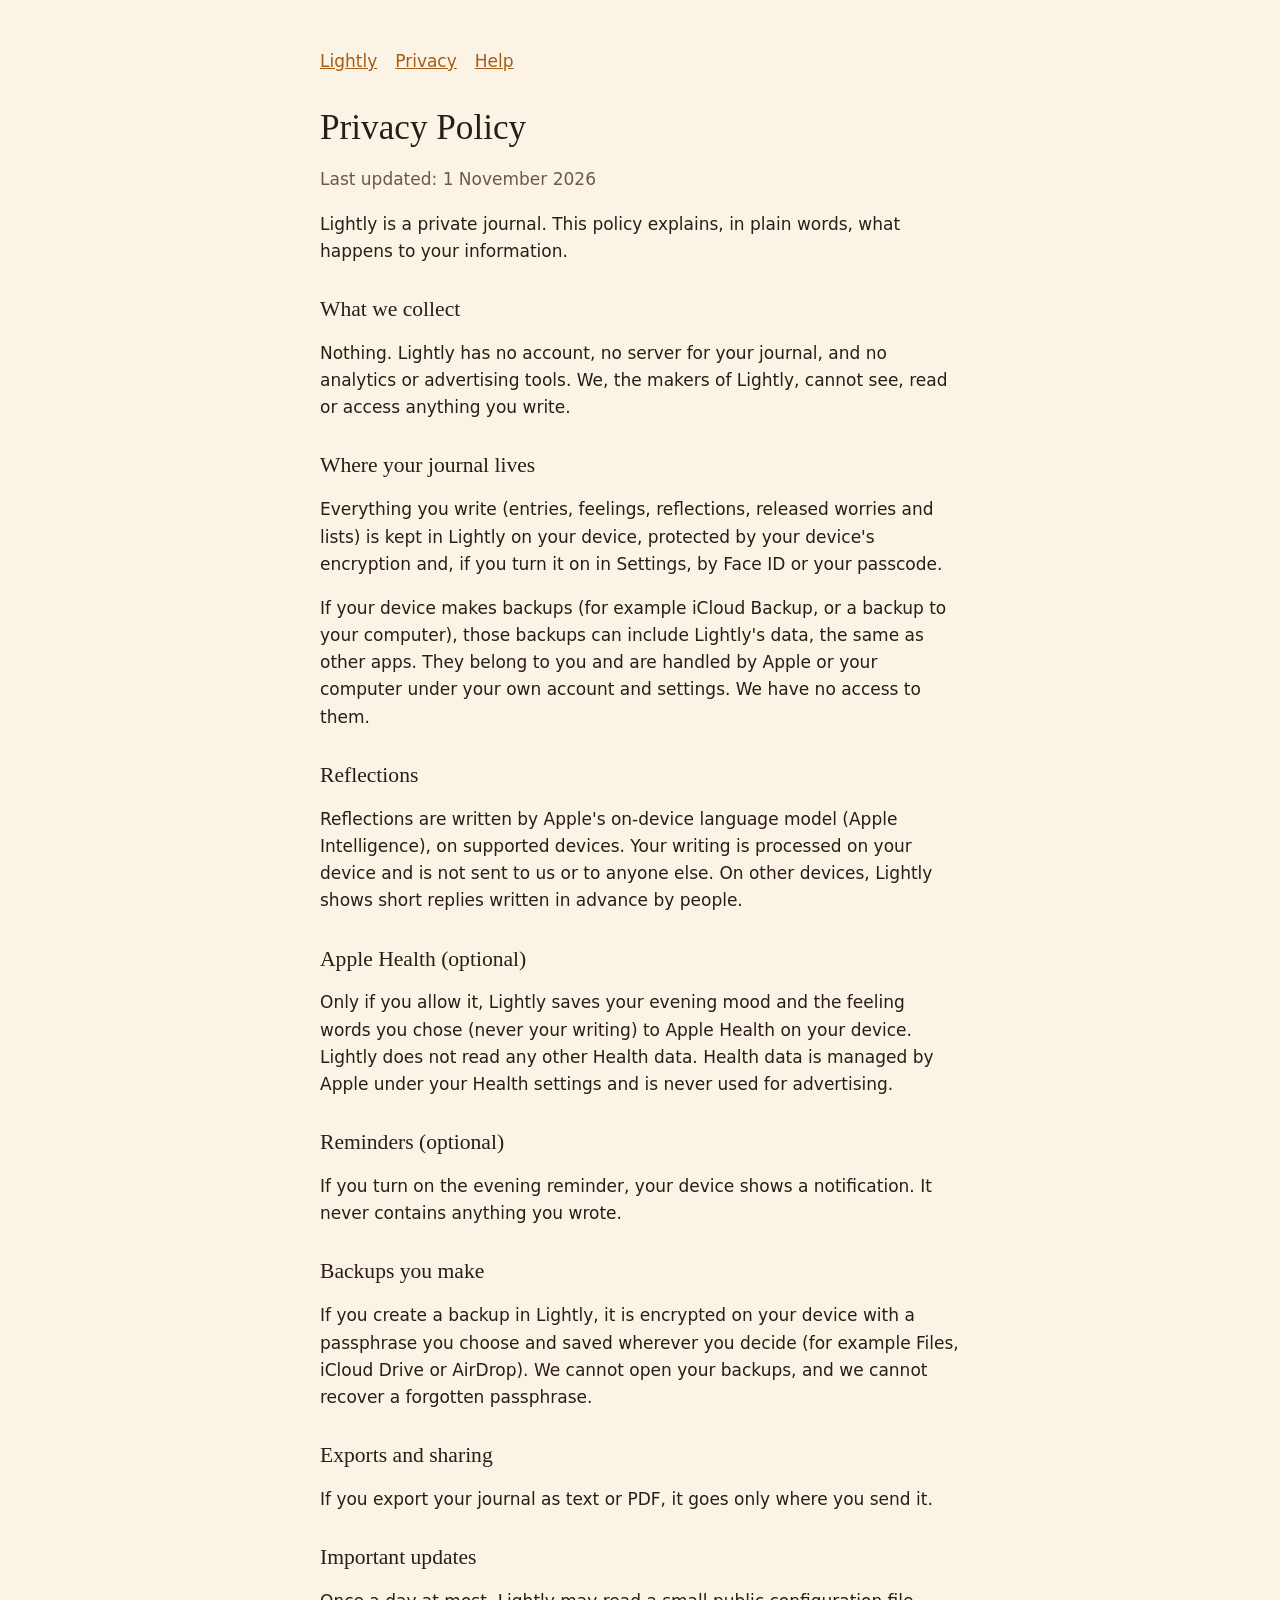
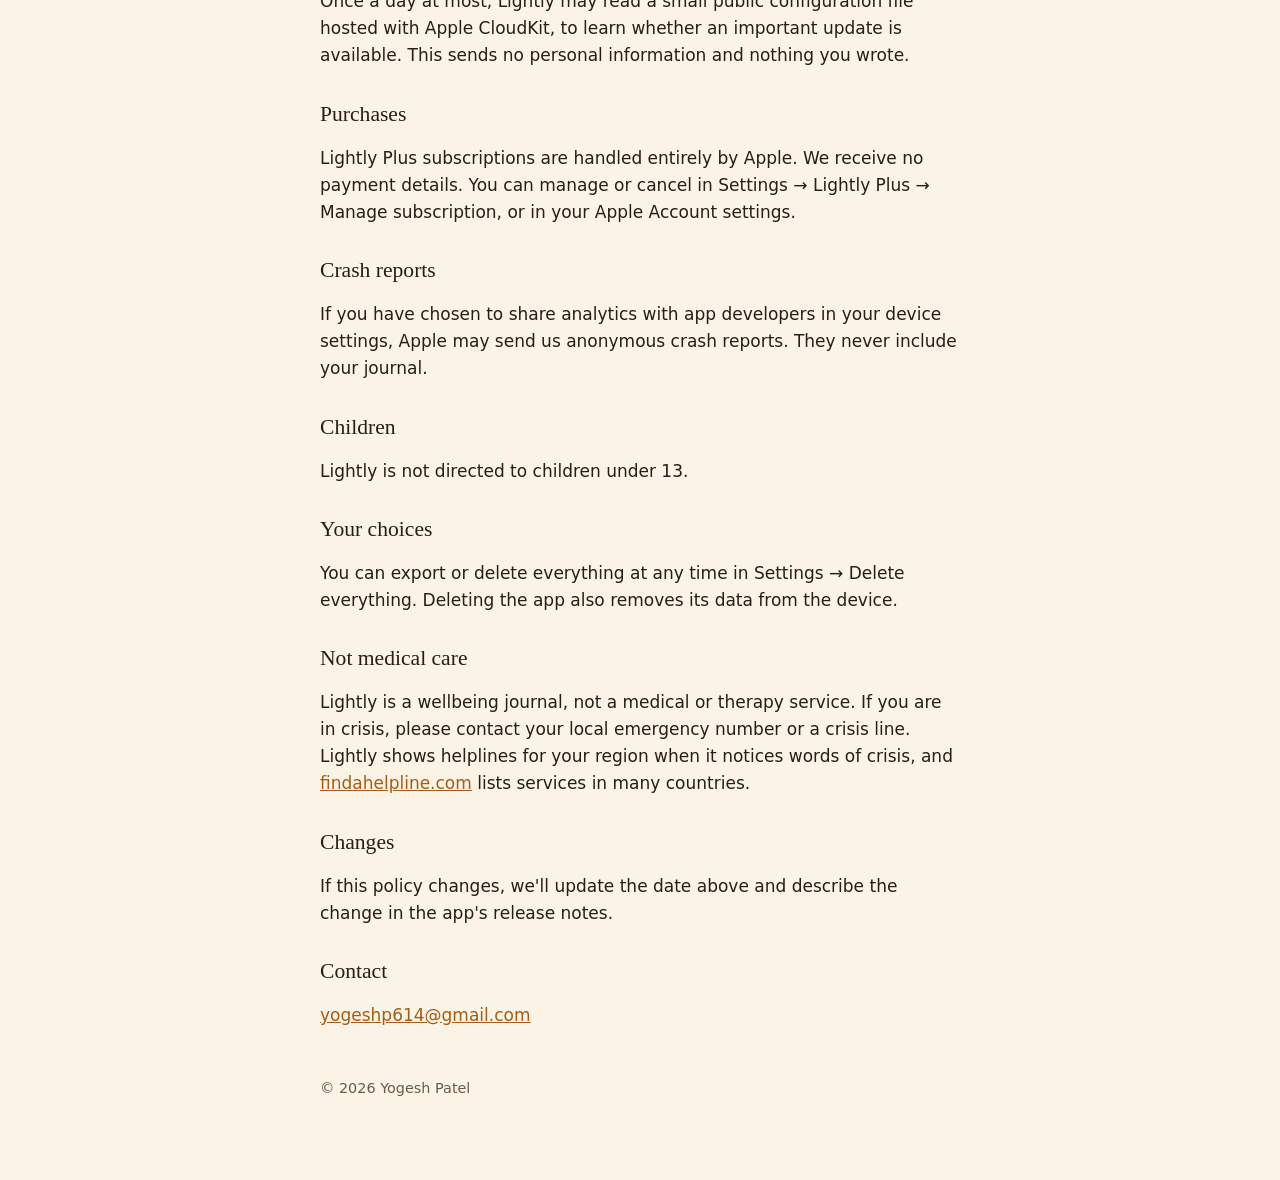
==== privacy.html @ 4f5cff63 "Lightly privacy policy, help and home pages" ====
<!doctype html>
<html lang="en">
<head><meta charset="utf-8"><meta name="viewport" content="width=device-width, initial-scale=1"><title>Lightly Privacy Policy</title><link rel="stylesheet" href="style.css"></head>
<body><main>
<nav><a href="index.html">Lightly</a><a href="privacy.html">Privacy</a><a href="support.html">Help</a></nav>
<h1>Privacy Policy</h1>
<p class="soft">Last updated: 1 November 2026</p>

<p>Lightly is a private journal. This policy explains, in plain words, what happens to your information.</p>

<h2>What we collect</h2>
<p>Nothing. Lightly has no account, no server for your journal, and no analytics or advertising tools. We, the makers of Lightly, cannot see, read or access anything you write.</p>

<h2>Where your journal lives</h2>
<p>Everything you write (entries, feelings, reflections, released worries and lists) is kept in Lightly on your device, protected by your device's encryption and, if you turn it on in Settings, by Face ID or your passcode.</p>
<p>If your device makes backups (for example iCloud Backup, or a backup to your computer), those backups can include Lightly's data, the same as other apps. They belong to you and are handled by Apple or your computer under your own account and settings. We have no access to them.</p>

<h2>Reflections</h2>
<p>Reflections are written by Apple's on-device language model (Apple Intelligence), on supported devices. Your writing is processed on your device and is not sent to us or to anyone else. On other devices, Lightly shows short replies written in advance by people.</p>

<h2>Apple Health (optional)</h2>
<p>Only if you allow it, Lightly saves your evening mood and the feeling words you chose (never your writing) to Apple Health on your device. Lightly does not read any other Health data. Health data is managed by Apple under your Health settings and is never used for advertising.</p>

<h2>Reminders (optional)</h2>
<p>If you turn on the evening reminder, your device shows a notification. It never contains anything you wrote.</p>

<h2>Backups you make</h2>
<p>If you create a backup in Lightly, it is encrypted on your device with a passphrase you choose and saved wherever you decide (for example Files, iCloud Drive or AirDrop). We cannot open your backups, and we cannot recover a forgotten passphrase.</p>

<h2>Exports and sharing</h2>
<p>If you export your journal as text or PDF, it goes only where you send it.</p>

<h2>Important updates</h2>
<p>Once a day at most, Lightly may read a small public configuration file hosted with Apple CloudKit, to learn whether an important update is available. This sends no personal information and nothing you wrote.</p>

<h2>Purchases</h2>
<p>Lightly Plus subscriptions are handled entirely by Apple. We receive no payment details. You can manage or cancel in Settings → Lightly Plus → Manage subscription, or in your Apple Account settings.</p>

<h2>Crash reports</h2>
<p>If you have chosen to share analytics with app developers in your device settings, Apple may send us anonymous crash reports. They never include your journal.</p>

<h2>Children</h2>
<p>Lightly is not directed to children under 13.</p>

<h2>Your choices</h2>
<p>You can export or delete everything at any time in Settings → Delete everything. Deleting the app also removes its data from the device.</p>

<h2>Not medical care</h2>
<p>Lightly is a wellbeing journal, not a medical or therapy service. If you are in crisis, please contact your local emergency number or a crisis line. Lightly shows helplines for your region when it notices words of crisis, and <a href="https://findahelpline.com">findahelpline.com</a> lists services in many countries.</p>

<h2>Changes</h2>
<p>If this policy changes, we'll update the date above and describe the change in the app's release notes.</p>

<h2>Contact</h2>
<p><a href="mailto:yogeshp614@gmail.com">yogeshp614@gmail.com</a></p>
<footer>© 2026 Yogesh Patel</footer>
</main></body></html>
---- style.css ----
:root { --paper: #fbf3e6; --ink: #2a1d14; --soft: #6b5a4b; --flame: #a65c12; --card: #f3e7d4; }
@media (prefers-color-scheme: dark) { :root { --paper: #14110f; --ink: #fbf3e6; --soft: #cbb8a2; --flame: #f6b54a; --card: #221a14; } }
* { box-sizing: border-box; }
body { margin: 0; background: var(--paper); color: var(--ink); font: 17px/1.6 -apple-system, BlinkMacSystemFont, "SF Pro Text", system-ui, sans-serif; }
main { max-width: 680px; margin: 0 auto; padding: 48px 20px 80px; }
h1, h2 { font-family: "New York", ui-serif, Georgia, serif; font-weight: 400; line-height: 1.2; }
h1 { font-size: 2.2rem; margin: 0 0 4px; }
h2 { font-size: 1.35rem; margin: 2rem 0 0.4rem; }
p, li { color: var(--ink); }
.soft { color: var(--soft); }
a { color: var(--flame); }
nav { display: flex; gap: 18px; margin-bottom: 32px; }
.card { background: var(--card); border-radius: 16px; padding: 16px 18px; margin: 16px 0; }
footer { margin-top: 48px; font-size: 0.9rem; color: var(--soft); }
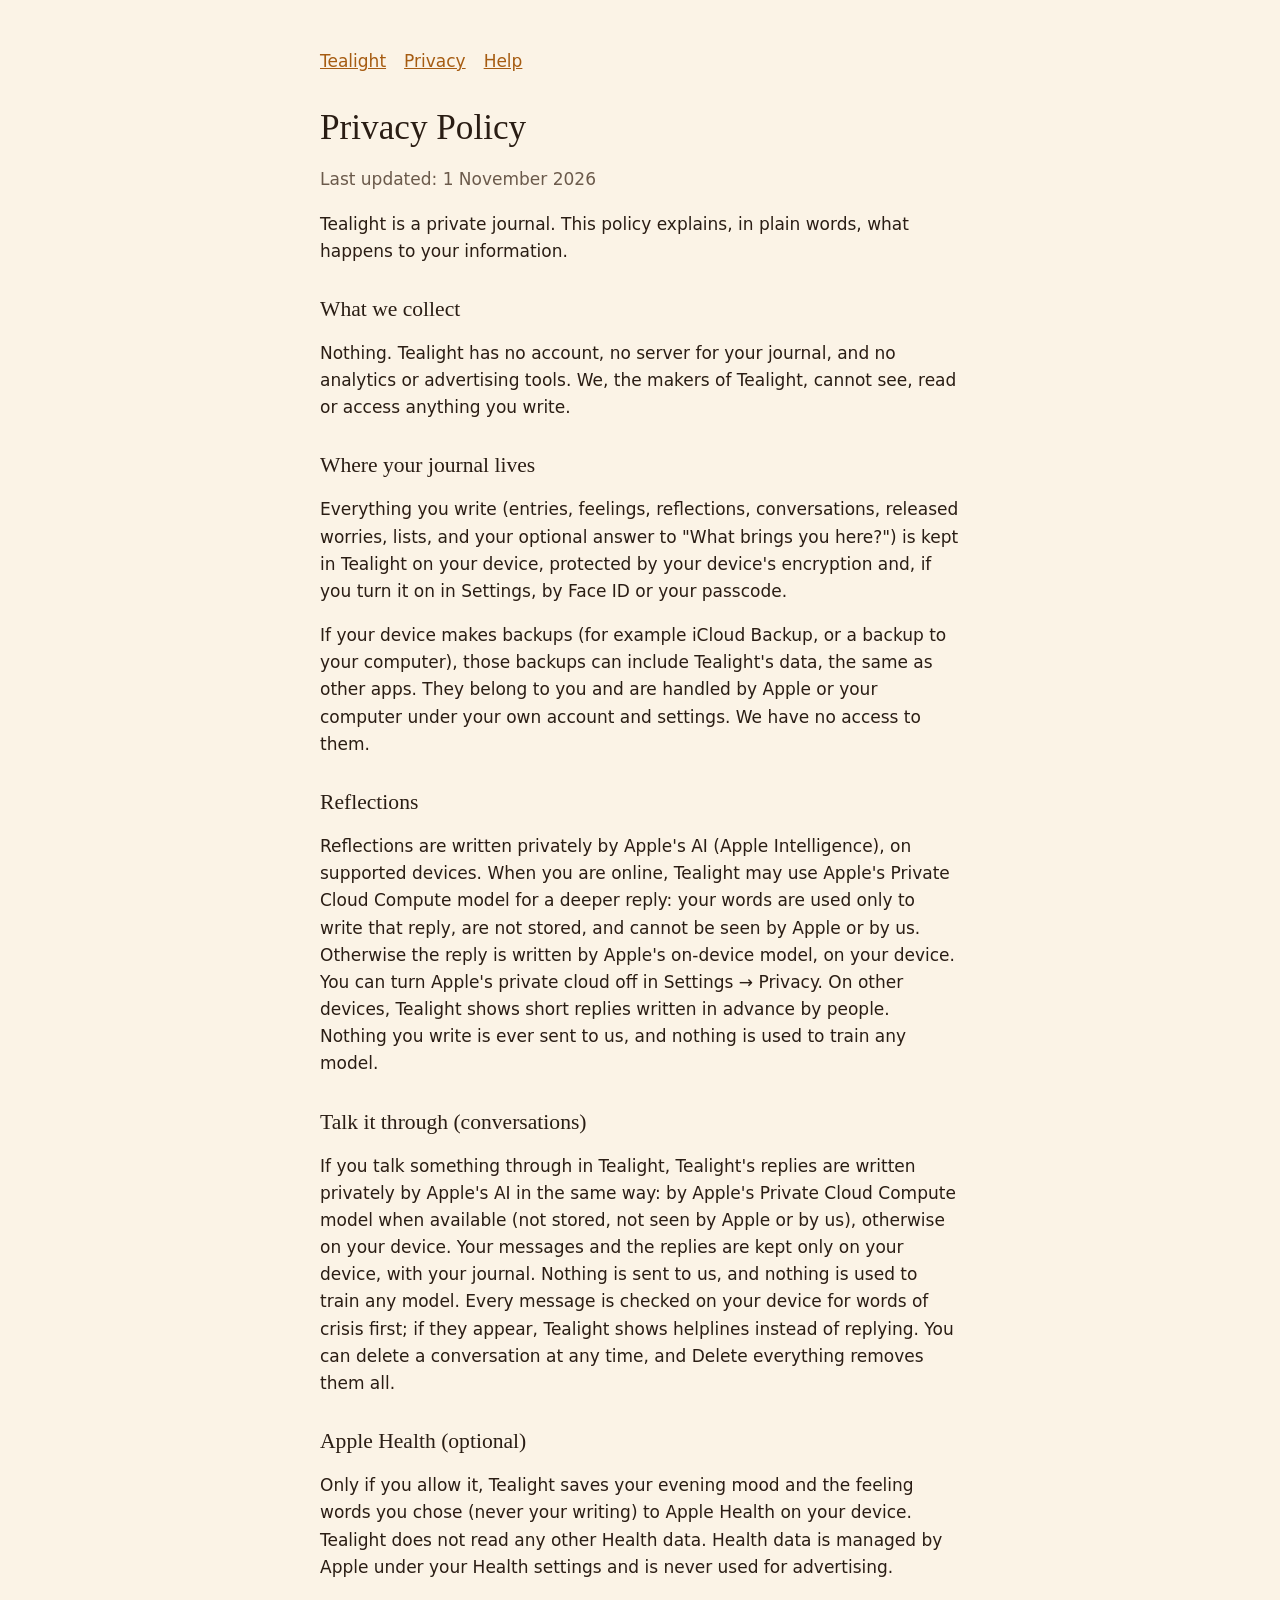
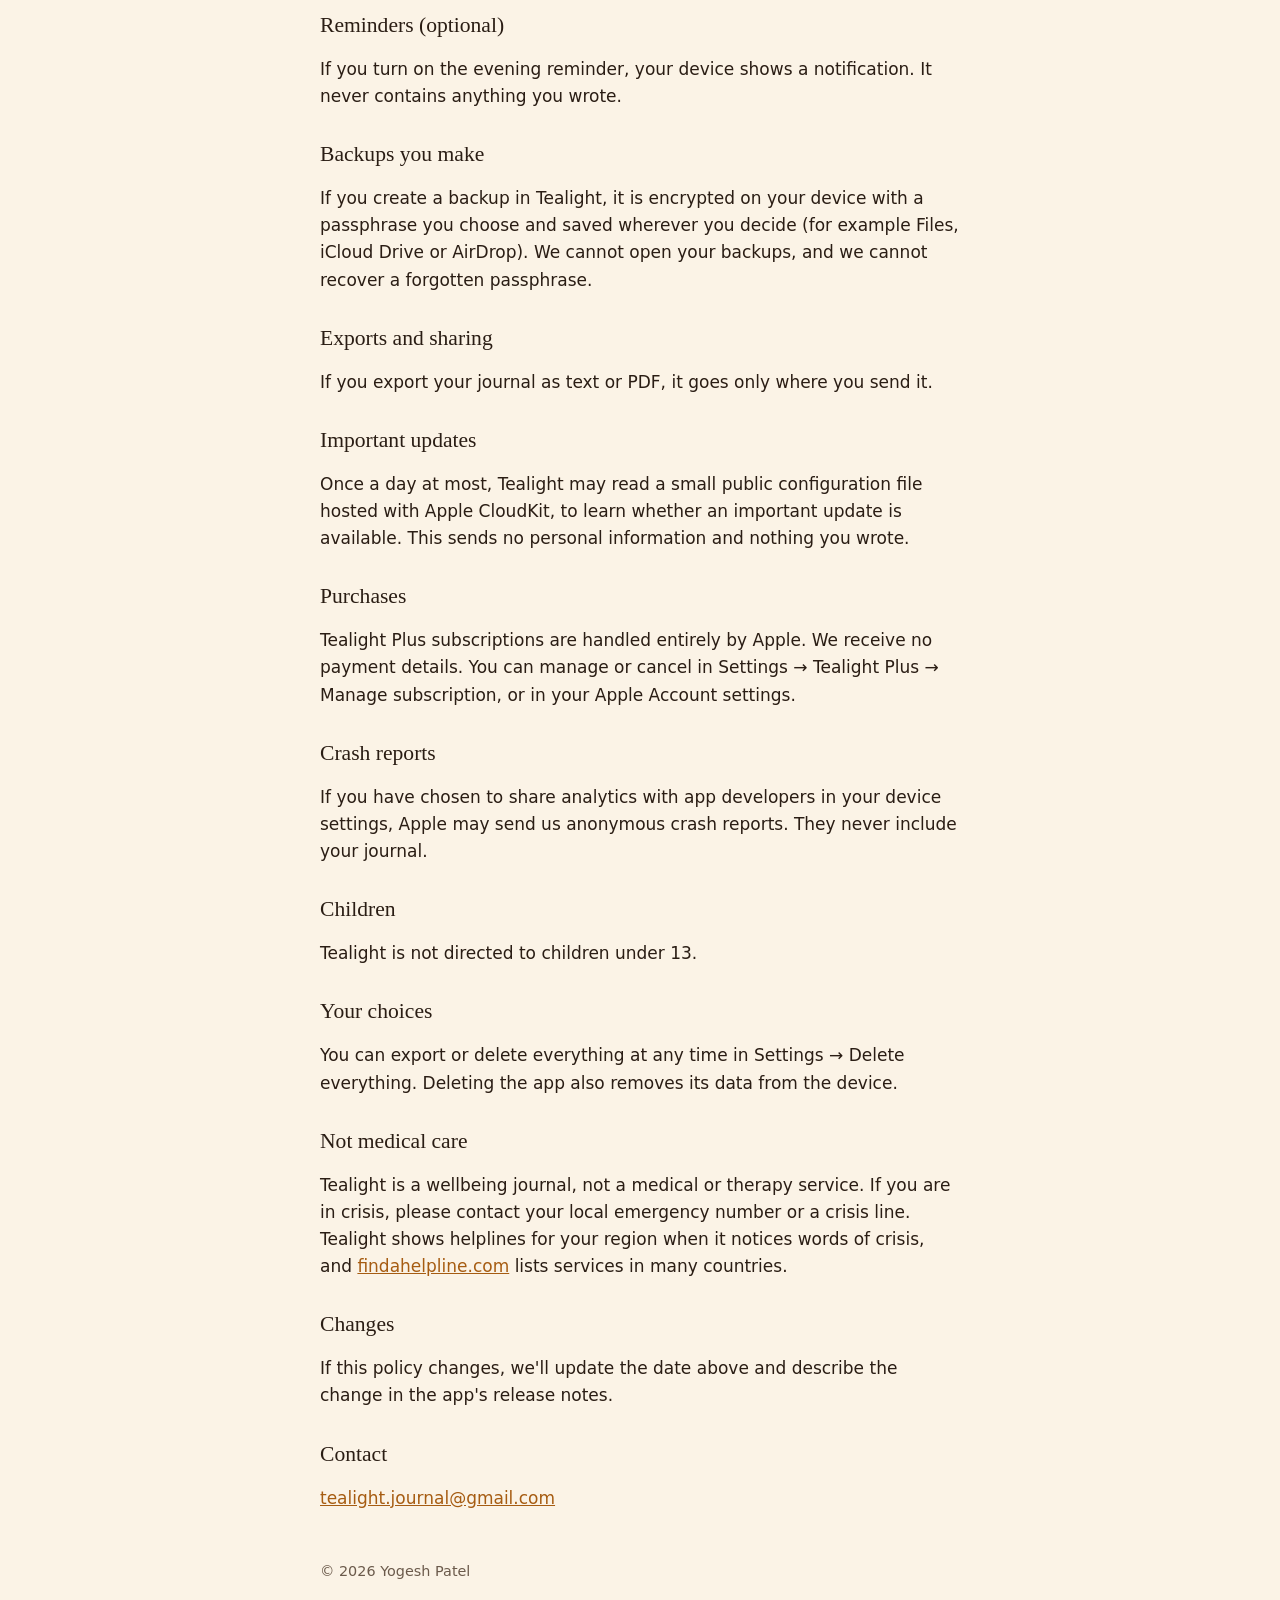
==== commit a4270966: "Tealight name, current privacy wording, and the app's own support address Co-Authored-By: Claude Opu" ====
--- a/privacy.html
+++ b/privacy.html
@@ -1,57 +1,60 @@
 <!doctype html>
 <html lang="en">
-<head><meta charset="utf-8"><meta name="viewport" content="width=device-width, initial-scale=1"><title>Lightly Privacy Policy</title><link rel="stylesheet" href="style.css"></head>
+<head><meta charset="utf-8"><meta name="viewport" content="width=device-width, initial-scale=1"><title>Tealight Privacy Policy</title><link rel="stylesheet" href="style.css"></head>
 <body><main>
-<nav><a href="index.html">Lightly</a><a href="privacy.html">Privacy</a><a href="support.html">Help</a></nav>
+<nav><a href="index.html">Tealight</a><a href="privacy.html">Privacy</a><a href="support.html">Help</a></nav>
 <h1>Privacy Policy</h1>
 <p class="soft">Last updated: 1 November 2026</p>
 
-<p>Lightly is a private journal. This policy explains, in plain words, what happens to your information.</p>
+<p>Tealight is a private journal. This policy explains, in plain words, what happens to your information.</p>
 
 <h2>What we collect</h2>
-<p>Nothing. Lightly has no account, no server for your journal, and no analytics or advertising tools. We, the makers of Lightly, cannot see, read or access anything you write.</p>
+<p>Nothing. Tealight has no account, no server for your journal, and no analytics or advertising tools. We, the makers of Tealight, cannot see, read or access anything you write.</p>
 
 <h2>Where your journal lives</h2>
-<p>Everything you write (entries, feelings, reflections, released worries and lists) is kept in Lightly on your device, protected by your device's encryption and, if you turn it on in Settings, by Face ID or your passcode.</p>
-<p>If your device makes backups (for example iCloud Backup, or a backup to your computer), those backups can include Lightly's data, the same as other apps. They belong to you and are handled by Apple or your computer under your own account and settings. We have no access to them.</p>
+<p>Everything you write (entries, feelings, reflections, conversations, released worries, lists, and your optional answer to "What brings you here?") is kept in Tealight on your device, protected by your device's encryption and, if you turn it on in Settings, by Face ID or your passcode.</p>
+<p>If your device makes backups (for example iCloud Backup, or a backup to your computer), those backups can include Tealight's data, the same as other apps. They belong to you and are handled by Apple or your computer under your own account and settings. We have no access to them.</p>
 
 <h2>Reflections</h2>
-<p>Reflections are written by Apple's on-device language model (Apple Intelligence), on supported devices. Your writing is processed on your device and is not sent to us or to anyone else. On other devices, Lightly shows short replies written in advance by people.</p>
+<p>Reflections are written privately by Apple's AI (Apple Intelligence), on supported devices. When you are online, Tealight may use Apple's Private Cloud Compute model for a deeper reply: your words are used only to write that reply, are not stored, and cannot be seen by Apple or by us. Otherwise the reply is written by Apple's on-device model, on your device. You can turn Apple's private cloud off in Settings → Privacy. On other devices, Tealight shows short replies written in advance by people. Nothing you write is ever sent to us, and nothing is used to train any model.</p>
+
+<h2>Talk it through (conversations)</h2>
+<p>If you talk something through in Tealight, Tealight's replies are written privately by Apple's AI in the same way: by Apple's Private Cloud Compute model when available (not stored, not seen by Apple or by us), otherwise on your device. Your messages and the replies are kept only on your device, with your journal. Nothing is sent to us, and nothing is used to train any model. Every message is checked on your device for words of crisis first; if they appear, Tealight shows helplines instead of replying. You can delete a conversation at any time, and Delete everything removes them all.</p>
 
 <h2>Apple Health (optional)</h2>
-<p>Only if you allow it, Lightly saves your evening mood and the feeling words you chose (never your writing) to Apple Health on your device. Lightly does not read any other Health data. Health data is managed by Apple under your Health settings and is never used for advertising.</p>
+<p>Only if you allow it, Tealight saves your evening mood and the feeling words you chose (never your writing) to Apple Health on your device. Tealight does not read any other Health data. Health data is managed by Apple under your Health settings and is never used for advertising.</p>
 
 <h2>Reminders (optional)</h2>
 <p>If you turn on the evening reminder, your device shows a notification. It never contains anything you wrote.</p>
 
 <h2>Backups you make</h2>
-<p>If you create a backup in Lightly, it is encrypted on your device with a passphrase you choose and saved wherever you decide (for example Files, iCloud Drive or AirDrop). We cannot open your backups, and we cannot recover a forgotten passphrase.</p>
+<p>If you create a backup in Tealight, it is encrypted on your device with a passphrase you choose and saved wherever you decide (for example Files, iCloud Drive or AirDrop). We cannot open your backups, and we cannot recover a forgotten passphrase.</p>
 
 <h2>Exports and sharing</h2>
 <p>If you export your journal as text or PDF, it goes only where you send it.</p>
 
 <h2>Important updates</h2>
-<p>Once a day at most, Lightly may read a small public configuration file hosted with Apple CloudKit, to learn whether an important update is available. This sends no personal information and nothing you wrote.</p>
+<p>Once a day at most, Tealight may read a small public configuration file hosted with Apple CloudKit, to learn whether an important update is available. This sends no personal information and nothing you wrote.</p>
 
 <h2>Purchases</h2>
-<p>Lightly Plus subscriptions are handled entirely by Apple. We receive no payment details. You can manage or cancel in Settings → Lightly Plus → Manage subscription, or in your Apple Account settings.</p>
+<p>Tealight Plus subscriptions are handled entirely by Apple. We receive no payment details. You can manage or cancel in Settings → Tealight Plus → Manage subscription, or in your Apple Account settings.</p>
 
 <h2>Crash reports</h2>
 <p>If you have chosen to share analytics with app developers in your device settings, Apple may send us anonymous crash reports. They never include your journal.</p>
 
 <h2>Children</h2>
-<p>Lightly is not directed to children under 13.</p>
+<p>Tealight is not directed to children under 13.</p>
 
 <h2>Your choices</h2>
 <p>You can export or delete everything at any time in Settings → Delete everything. Deleting the app also removes its data from the device.</p>
 
 <h2>Not medical care</h2>
-<p>Lightly is a wellbeing journal, not a medical or therapy service. If you are in crisis, please contact your local emergency number or a crisis line. Lightly shows helplines for your region when it notices words of crisis, and <a href="https://findahelpline.com">findahelpline.com</a> lists services in many countries.</p>
+<p>Tealight is a wellbeing journal, not a medical or therapy service. If you are in crisis, please contact your local emergency number or a crisis line. Tealight shows helplines for your region when it notices words of crisis, and <a href="https://findahelpline.com">findahelpline.com</a> lists services in many countries.</p>
 
 <h2>Changes</h2>
 <p>If this policy changes, we'll update the date above and describe the change in the app's release notes.</p>
 
 <h2>Contact</h2>
-<p><a href="mailto:yogeshp614@gmail.com">yogeshp614@gmail.com</a></p>
+<p><a href="mailto:tealight.journal@gmail.com">tealight.journal@gmail.com</a></p>
 <footer>© 2026 Yogesh Patel</footer>
 </main></body></html>
